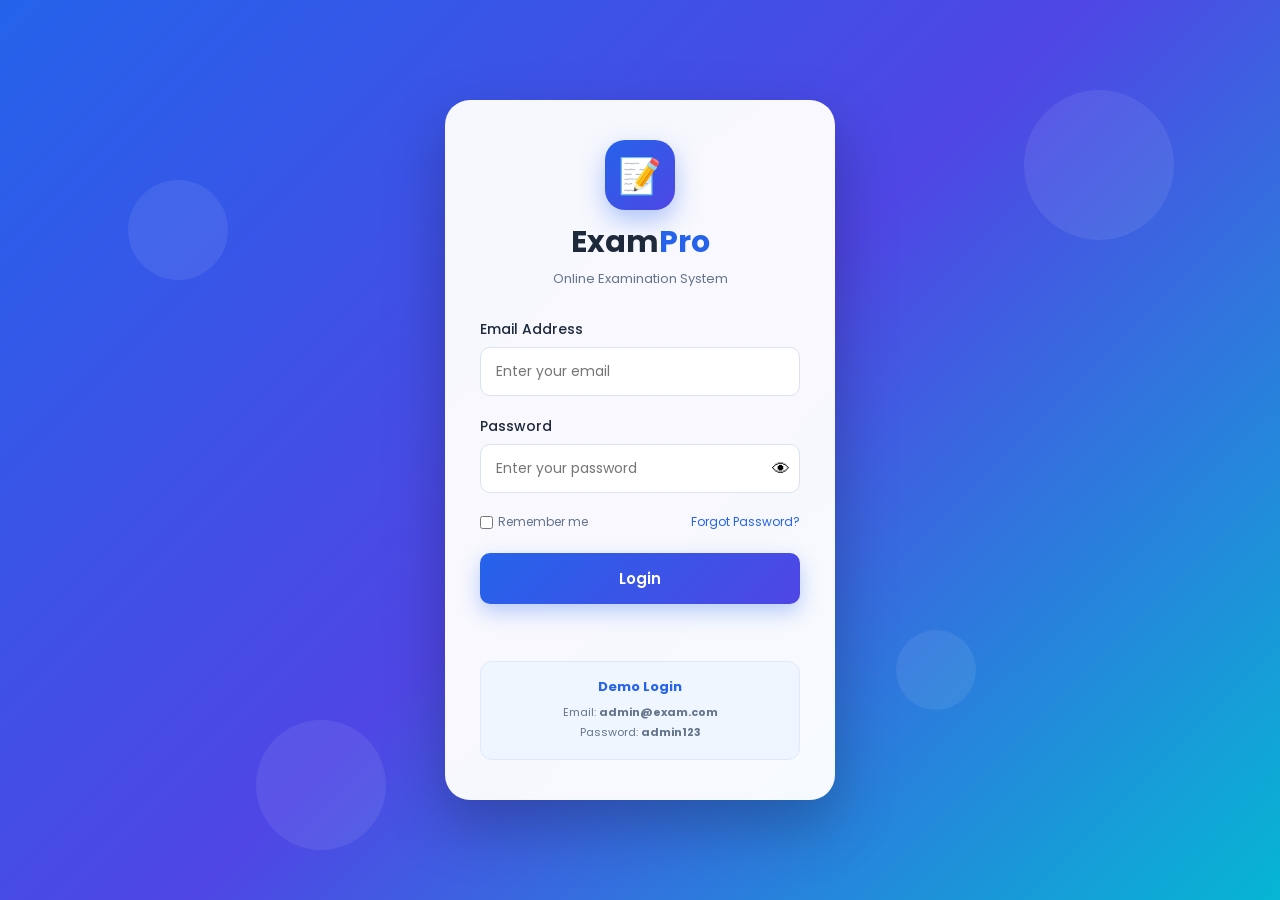
==== index.html @ 78bded70 "Fix ExamPro project structure" ====
<!DOCTYPE html>
<html lang="en">

<head>
    <meta charset="UTF-8">
    <meta name="viewport" content="width=device-width, initial-scale=1.0">

    <title>Online Examination System</title>

    <!-- Google Font -->
    <link rel="preconnect" href="https://fonts.googleapis.com">
    <link rel="preconnect" href="https://fonts.gstatic.com" crossorigin>

    <link
        href="https://fonts.googleapis.com/css2?family=Poppins:wght@300;400;500;600;700&display=swap"
        rel="stylesheet">

    <!-- CSS -->
    <link rel="stylesheet" href="css/style.css">
</head>

<body>

    <!-- Background Animation -->
    <div class="background">
        <span></span>
        <span></span>
        <span></span>
        <span></span>
        <span></span>
    </div>

    <!-- Main Container -->
    <div class="container">

        <div class="login-card">

            <!-- Logo -->
            <div class="logo">
                <div class="logo-icon">
                    📝
                </div>

                <h1>Exam<span>Pro</span></h1>

                <p>Online Examination System</p>
            </div>

            <!-- Login Form -->
            <form id="loginForm">

                <div class="form-group">

                    <label for="email">
                        Email Address
                    </label>

                    <input
                        type="email"
                        id="email"
                        placeholder="Enter your email"
                        required
                    >

                </div>

                <div class="form-group">

                    <label for="password">
                        Password
                    </label>

                    <div class="password-box">

                        <input
                            type="password"
                            id="password"
                            placeholder="Enter your password"
                            required
                        >

                        <button
                            type="button"
                            id="togglePassword">
                            👁
                        </button>

                    </div>

                </div>

                <div class="options">

                    <label>
                        <input type="checkbox" id="remember">
                        Remember me
                    </label>

                    <a href="#">
                        Forgot Password?
                    </a>

                </div>

                <button
                    type="submit"
                    class="login-btn"
                    id="loginBtn">

                    Login

                </button>

                <p id="message"></p>

            </form>

            <!-- Demo Login -->
            <div class="demo-login">

                <h3>Demo Login</h3>

                <p>
                    Email:
                    <strong>admin@exam.com</strong>
                </p>

                <p>
                    Password:
                    <strong>admin123</strong>
                </p>

            </div>

        </div>

    </div>

    <!-- JavaScript -->
    <script src="css/js/auth.js"></script>

</body>

</html>
---- css/style.css ----
/* =========================================
   ONLINE EXAMINATION SYSTEM
   MAIN STYLE
========================================= */

* {
    margin: 0;
    padding: 0;
    box-sizing: border-box;
}

:root {
    --primary: #2563eb;
    --secondary: #4f46e5;
    --cyan: #06b6d4;
    --success: #16a34a;
    --danger: #dc2626;
    --dark: #1e293b;
    --gray: #64748b;
    --light: #f8fafc;
    --white: #ffffff;
}

body {
    font-family: "Poppins", sans-serif;

    width: 100%;
    min-width: 100%;
    min-height: 100vh;

    margin: 0;

    display: grid;
    place-items: center;

    overflow-x: hidden;
    overflow-y: auto;

    background:
        linear-gradient(
            135deg,
            var(--primary),
            var(--secondary),
            var(--cyan)
        );
}

/* =========================================
   BACKGROUND
========================================= */


.background {
    position: fixed;
    inset: 0;

    width: 100%;
    height: 100%;

    overflow: hidden;

    pointer-events: none;

    z-index: 0;
}

.background span {
    position: absolute;

    display: block;

    width: 100px;
    height: 100px;

    border-radius: 50%;

    background: rgba(255, 255, 255, 0.08);

    animation: float 15s linear infinite;
}

.background span:nth-child(1) {
    left: 10%;
    top: 20%;
}

.background span:nth-child(2) {
    left: 80%;
    top: 10%;

    width: 150px;
    height: 150px;

    animation-duration: 18s;
}

.background span:nth-child(3) {
    left: 70%;
    top: 70%;

    width: 80px;
    height: 80px;

    animation-duration: 12s;
}

.background span:nth-child(4) {
    left: 20%;
    top: 80%;

    width: 130px;
    height: 130px;

    animation-duration: 20s;
}

.background span:nth-child(5) {
    left: 45%;
    top: 40%;

    width: 60px;
    height: 60px;

    animation-duration: 10s;
}

@keyframes float {

    0% {
        transform: translateY(0) rotate(0deg);
    }

    50% {
        transform: translateY(-50px) rotate(180deg);
    }

    100% {
        transform: translateY(0) rotate(360deg);
    }
}

/* =========================================
   CONTAINER
========================================= */

.container {
    width: 100%;
    max-width: 430px;

    margin: 0 auto;

    padding: 20px;

    position: relative;
    z-index: 2;
}
/* =========================================
   LOGIN CARD
========================================= */

.login-card {

    background: rgba(255, 255, 255, 0.96);

    border-radius: 25px;

    padding: 40px 35px;

    box-shadow:
        0 25px 60px rgba(0, 0, 0, 0.25);

    backdrop-filter: blur(15px);

    animation: cardAppear 0.7s ease;
}

@keyframes cardAppear {

    from {
        opacity: 0;
        transform: translateY(30px);
    }

    to {
        opacity: 1;
        transform: translateY(0);
    }

}

/* =========================================
   LOGO
========================================= */

.logo {
    text-align: center;
    margin-bottom: 30px;
}

.logo-icon {

    width: 70px;
    height: 70px;

    margin: auto;
    margin-bottom: 10px;

    border-radius: 20px;

    display: flex;
    align-items: center;
    justify-content: center;

    font-size: 35px;

    background:
        linear-gradient(
            135deg,
            var(--primary),
            var(--secondary)
        );

    box-shadow:
        0 10px 25px rgba(37, 99, 235, 0.35);
}

.logo h1 {

    color: var(--dark);

    font-size: 30px;
}

.logo h1 span {
    color: var(--primary);
}

.logo p {

    color: var(--gray);

    font-size: 13px;

    margin-top: 4px;
}

/* =========================================
   FORM
========================================= */

.form-group {
    margin-bottom: 20px;
}

.form-group label {

    display: block;

    font-size: 14px;

    font-weight: 500;

    color: var(--dark);

    margin-bottom: 7px;
}

.form-group input {

    width: 100%;

    padding: 13px 15px;

    border: 1px solid #dbe3ef;

    border-radius: 10px;

    outline: none;

    font-family: inherit;

    font-size: 14px;

    transition: 0.3s;
}

.form-group input:focus {

    border-color: var(--primary);

    box-shadow:
        0 0 0 3px rgba(37, 99, 235, 0.1);
}

/* =========================================
   PASSWORD
========================================= */

.password-box {
    position: relative;
}

.password-box input {
    padding-right: 50px;
}

.password-box button {

    position: absolute;

    right: 10px;
    top: 50%;

    transform: translateY(-50%);

    border: none;

    background: transparent;

    cursor: pointer;

    font-size: 18px;
}

/* =========================================
   OPTIONS
========================================= */

.options {

    display: flex;

    justify-content: space-between;

    align-items: center;

    font-size: 12px;

    margin-bottom: 22px;
}

.options label {

    display: flex;

    align-items: center;

    gap: 5px;

    color: var(--gray);
}

.options a {

    color: var(--primary);

    text-decoration: none;
}

/* =========================================
   LOGIN BUTTON
========================================= */

.login-btn {

    width: 100%;

    border: none;

    padding: 14px;

    border-radius: 10px;

    background:
        linear-gradient(
            135deg,
            var(--primary),
            var(--secondary)
        );

    color: white;

    font-family: inherit;

    font-size: 15px;

    font-weight: 600;

    cursor: pointer;

    transition: 0.3s;

    box-shadow:
        0 8px 20px rgba(37, 99, 235, 0.3);
}

.login-btn:hover {

    transform: translateY(-2px);

    box-shadow:
        0 12px 25px rgba(37, 99, 235, 0.4);
}

/* =========================================
   MESSAGE
========================================= */

#message {

    text-align: center;

    font-size: 13px;

    margin-top: 12px;

    min-height: 20px;
}

/* =========================================
   DEMO LOGIN
========================================= */

.demo-login {

    margin-top: 25px;

    padding: 15px;

    border-radius: 12px;

    background: #eff6ff;

    border: 1px solid #dbeafe;

    text-align: center;
}

.demo-login h3 {

    font-size: 13px;

    color: var(--primary);

    margin-bottom: 7px;
}

.demo-login p {

    font-size: 11px;

    color: var(--gray);

    margin: 3px;
}

/* =========================================
   MOBILE
========================================= */

/* =========================================
   MOBILE
========================================= */

@media (max-width: 480px) {

    body {
        width: 100%;
        min-height: 100vh;

        justify-content: center;
        align-items: center;

        padding: 0;
    }

    .container {
        width: 100%;
        max-width: 100%;

        padding: 15px;

        margin: 0 auto;
    }

    .login-card {
        width: 100%;

        padding: 30px 22px;

        border-radius: 20px;
    }

    .logo h1 {
        font-size: 26px;
    }

    .logo p {
        font-size: 12px;
    }

    .form-group input {
        font-size: 14px;
    }

    .options {
        gap: 10px;
        flex-wrap: wrap;
    }

}
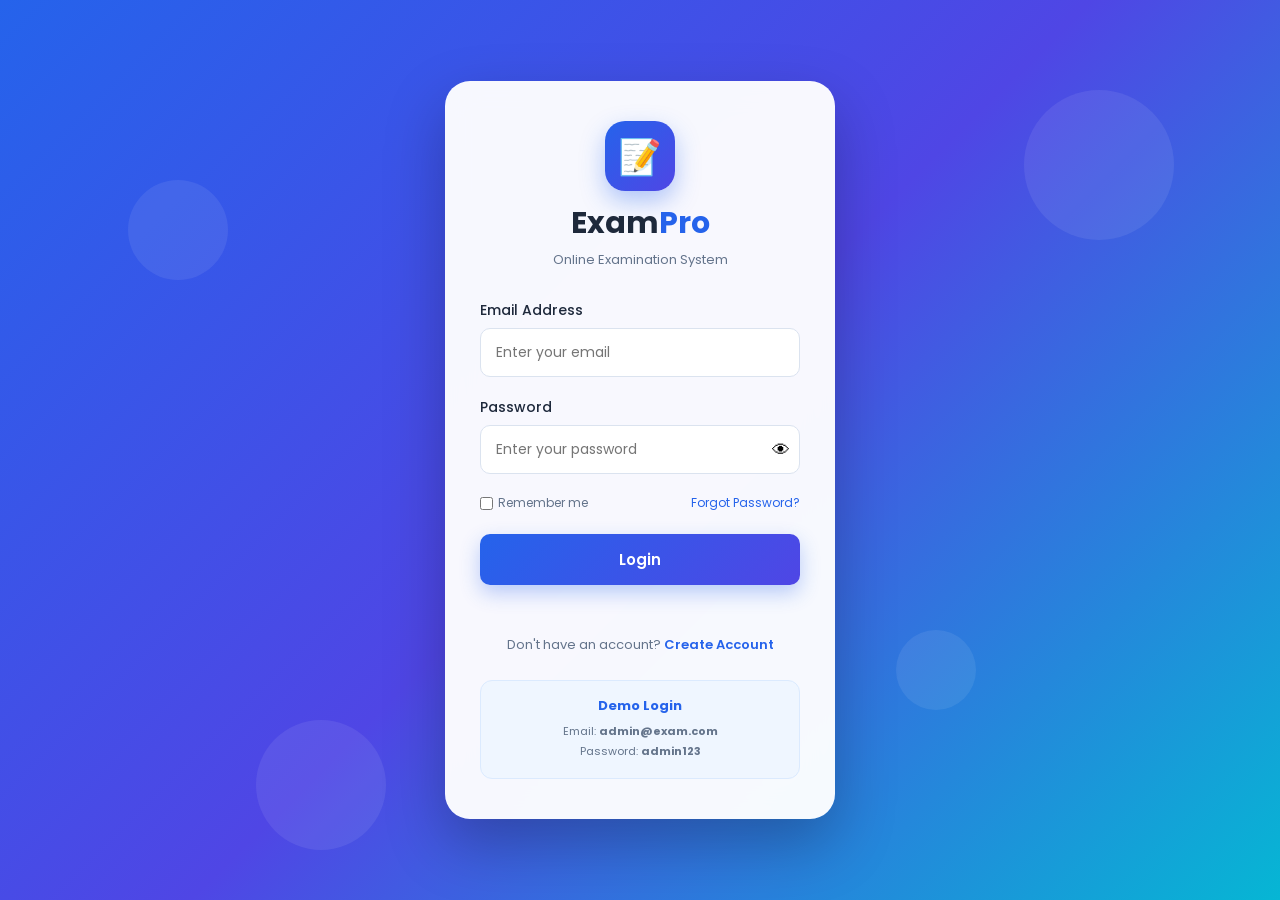
==== commit a6b159c2: "Add user registration system" ====
--- a/index.html
+++ b/index.html
@@ -2,141 +2,467 @@
 <html lang="en">
 
 <head>
+
     <meta charset="UTF-8">
-    <meta name="viewport" content="width=device-width, initial-scale=1.0">
+
+    <meta
+        name="viewport"
+        content="width=device-width, initial-scale=1.0"
+    >
 
     <title>Online Examination System</title>
 
+
     <!-- Google Font -->
+
     <link rel="preconnect" href="https://fonts.googleapis.com">
-    <link rel="preconnect" href="https://fonts.gstatic.com" crossorigin>
+
+    <link
+        rel="preconnect"
+        href="https://fonts.gstatic.com"
+        crossorigin
+    >
 
     <link
         href="https://fonts.googleapis.com/css2?family=Poppins:wght@300;400;500;600;700&display=swap"
-        rel="stylesheet">
+        rel="stylesheet"
+    >
+
 
     <!-- CSS -->
-    <link rel="stylesheet" href="css/style.css">
+
+    <link
+        rel="stylesheet"
+        href="css/style.css"
+    >
+
+
+    <!-- Registration page extra styling -->
+
+    <style>
+
+        .register-form {
+            display: none;
+        }
+
+        .auth-switch {
+            text-align: center;
+            margin-top: 18px;
+            font-size: 13px;
+            color: #64748b;
+        }
+
+        .auth-switch button {
+            border: none;
+            background: none;
+            color: #2563eb;
+            font-family: inherit;
+            font-size: 13px;
+            font-weight: 600;
+            cursor: pointer;
+        }
+
+        .auth-switch button:hover {
+            text-decoration: underline;
+        }
+
+        .register-title {
+            text-align: center;
+            margin-bottom: 20px;
+        }
+
+        .register-title h2 {
+            font-size: 22px;
+            margin-bottom: 5px;
+        }
+
+        .register-title p {
+            color: #64748b;
+            font-size: 12px;
+        }
+
+        .register-btn {
+            width: 100%;
+            border: none;
+            padding: 13px;
+            border-radius: 10px;
+            background: linear-gradient(
+                135deg,
+                #2563eb,
+                #4f46e5
+            );
+            color: white;
+            font-family: inherit;
+            font-size: 14px;
+            font-weight: 600;
+            cursor: pointer;
+            transition: 0.3s;
+        }
+
+        .register-btn:hover {
+            transform: translateY(-2px);
+        }
+
+        .back-login {
+            text-align: center;
+            margin-top: 15px;
+            font-size: 13px;
+            color: #64748b;
+        }
+
+        .back-login button {
+            border: none;
+            background: none;
+            color: #2563eb;
+            font-family: inherit;
+            font-size: 13px;
+            font-weight: 600;
+            cursor: pointer;
+        }
+
+        .register-message {
+            text-align: center;
+            font-size: 12px;
+            margin-top: 12px;
+            min-height: 18px;
+        }
+
+    </style>
+
 </head>
 
+
 <body>
 
+
     <!-- Background Animation -->
+
     <div class="background">
+
         <span></span>
         <span></span>
         <span></span>
         <span></span>
         <span></span>
+
     </div>
 
+
     <!-- Main Container -->
+
     <div class="container">
 
+
         <div class="login-card">
 
-            <!-- Logo -->
-            <div class="logo">
-                <div class="logo-icon">
-                    📝
+
+            <!-- =====================================
+                 LOGIN SECTION
+            ====================================== -->
+
+            <div id="loginSection">
+
+
+                <!-- Logo -->
+
+                <div class="logo">
+
+                    <div class="logo-icon">
+                        📝
+                    </div>
+
+                    <h1>
+                        Exam<span>Pro</span>
+                    </h1>
+
+                    <p>
+                        Online Examination System
+                    </p>
+
                 </div>
 
-                <h1>Exam<span>Pro</span></h1>
-
-                <p>Online Examination System</p>
+
+                <!-- Login Form -->
+
+                <form id="loginForm">
+
+
+                    <!-- Email -->
+
+                    <div class="form-group">
+
+                        <label for="email">
+                            Email Address
+                        </label>
+
+                        <input
+                            type="email"
+                            id="email"
+                            placeholder="Enter your email"
+                            required
+                        >
+
+                    </div>
+
+
+                    <!-- Password -->
+
+                    <div class="form-group">
+
+                        <label for="password">
+                            Password
+                        </label>
+
+                        <div class="password-box">
+
+                            <input
+                                type="password"
+                                id="password"
+                                placeholder="Enter your password"
+                                required
+                            >
+
+                            <button
+                                type="button"
+                                id="togglePassword"
+                            >
+                                👁
+                            </button>
+
+                        </div>
+
+                    </div>
+
+
+                    <!-- Options -->
+
+                    <div class="options">
+
+                        <label>
+
+                            <input
+                                type="checkbox"
+                                id="remember"
+                            >
+
+                            Remember me
+
+                        </label>
+
+                        <a href="#">
+                            Forgot Password?
+                        </a>
+
+                    </div>
+
+
+                    <!-- Login Button -->
+
+                    <button
+                        type="submit"
+                        class="login-btn"
+                        id="loginBtn"
+                    >
+                        Login
+                    </button>
+
+
+                    <p id="message"></p>
+
+
+                </form>
+
+
+                <!-- Create Account -->
+
+                <div class="auth-switch">
+
+                    Don't have an account?
+
+                    <button
+                        type="button"
+                        id="showRegister"
+                    >
+                        Create Account
+                    </button>
+
+                </div>
+
+
+                <!-- Demo Login -->
+
+                <div class="demo-login">
+
+                    <h3>
+                        Demo Login
+                    </h3>
+
+                    <p>
+                        Email:
+                        <strong>
+                            admin@exam.com
+                        </strong>
+                    </p>
+
+                    <p>
+                        Password:
+                        <strong>
+                            admin123
+                        </strong>
+                    </p>
+
+                </div>
+
+
             </div>
 
-            <!-- Login Form -->
-            <form id="loginForm">
-
-                <div class="form-group">
-
-                    <label for="email">
-                        Email Address
-                    </label>
-
-                    <input
-                        type="email"
-                        id="email"
-                        placeholder="Enter your email"
-                        required
-                    >
+
+            <!-- =====================================
+                 REGISTER SECTION
+            ====================================== -->
+
+            <div
+                id="registerSection"
+                class="register-form"
+            >
+
+
+                <div class="register-title">
+
+                    <h2>
+                        Create Account
+                    </h2>
+
+                    <p>
+                        Register to start your examination
+                    </p>
 
                 </div>
 
-                <div class="form-group">
-
-                    <label for="password">
-                        Password
-                    </label>
-
-                    <div class="password-box">
+
+                <form id="registerForm">
+
+
+                    <!-- Full Name -->
+
+                    <div class="form-group">
+
+                        <label for="registerName">
+                            Full Name
+                        </label>
+
+                        <input
+                            type="text"
+                            id="registerName"
+                            placeholder="Enter your full name"
+                            required
+                        >
+
+                    </div>
+
+
+                    <!-- Email -->
+
+                    <div class="form-group">
+
+                        <label for="registerEmail">
+                            Email Address
+                        </label>
+
+                        <input
+                            type="email"
+                            id="registerEmail"
+                            placeholder="Enter your email"
+                            required
+                        >
+
+                    </div>
+
+
+                    <!-- Password -->
+
+                    <div class="form-group">
+
+                        <label for="registerPassword">
+                            Password
+                        </label>
 
                         <input
                             type="password"
-                            id="password"
-                            placeholder="Enter your password"
+                            id="registerPassword"
+                            placeholder="Create a password"
                             required
+                            minlength="6"
                         >
 
-                        <button
-                            type="button"
-                            id="togglePassword">
-                            👁
-                        </button>
-
-                    </div>
+                    </div>
+
+
+                    <!-- Confirm Password -->
+
+                    <div class="form-group">
+
+                        <label for="confirmPassword">
+                            Confirm Password
+                        </label>
+
+                        <input
+                            type="password"
+                            id="confirmPassword"
+                            placeholder="Confirm your password"
+                            required
+                            minlength="6"
+                        >
+
+                    </div>
+
+
+                    <!-- Register Button -->
+
+                    <button
+                        type="submit"
+                        class="register-btn"
+                    >
+                        Create Account
+                    </button>
+
+
+                    <p
+                        id="registerMessage"
+                        class="register-message"
+                    ></p>
+
+
+                </form>
+
+
+                <!-- Back to Login -->
+
+                <div class="back-login">
+
+                    Already have an account?
+
+                    <button
+                        type="button"
+                        id="backToLogin"
+                    >
+                        Login
+                    </button>
 
                 </div>
 
-                <div class="options">
-
-                    <label>
-                        <input type="checkbox" id="remember">
-                        Remember me
-                    </label>
-
-                    <a href="#">
-                        Forgot Password?
-                    </a>
-
-                </div>
-
-                <button
-                    type="submit"
-                    class="login-btn"
-                    id="loginBtn">
-
-                    Login
-
-                </button>
-
-                <p id="message"></p>
-
-            </form>
-
-            <!-- Demo Login -->
-            <div class="demo-login">
-
-                <h3>Demo Login</h3>
-
-                <p>
-                    Email:
-                    <strong>admin@exam.com</strong>
-                </p>
-
-                <p>
-                    Password:
-                    <strong>admin123</strong>
-                </p>
 
             </div>
 
+
         </div>
 
+
     </div>
 
+
     <!-- JavaScript -->
+
     <script src="css/js/auth.js"></script>
 
 </body>
